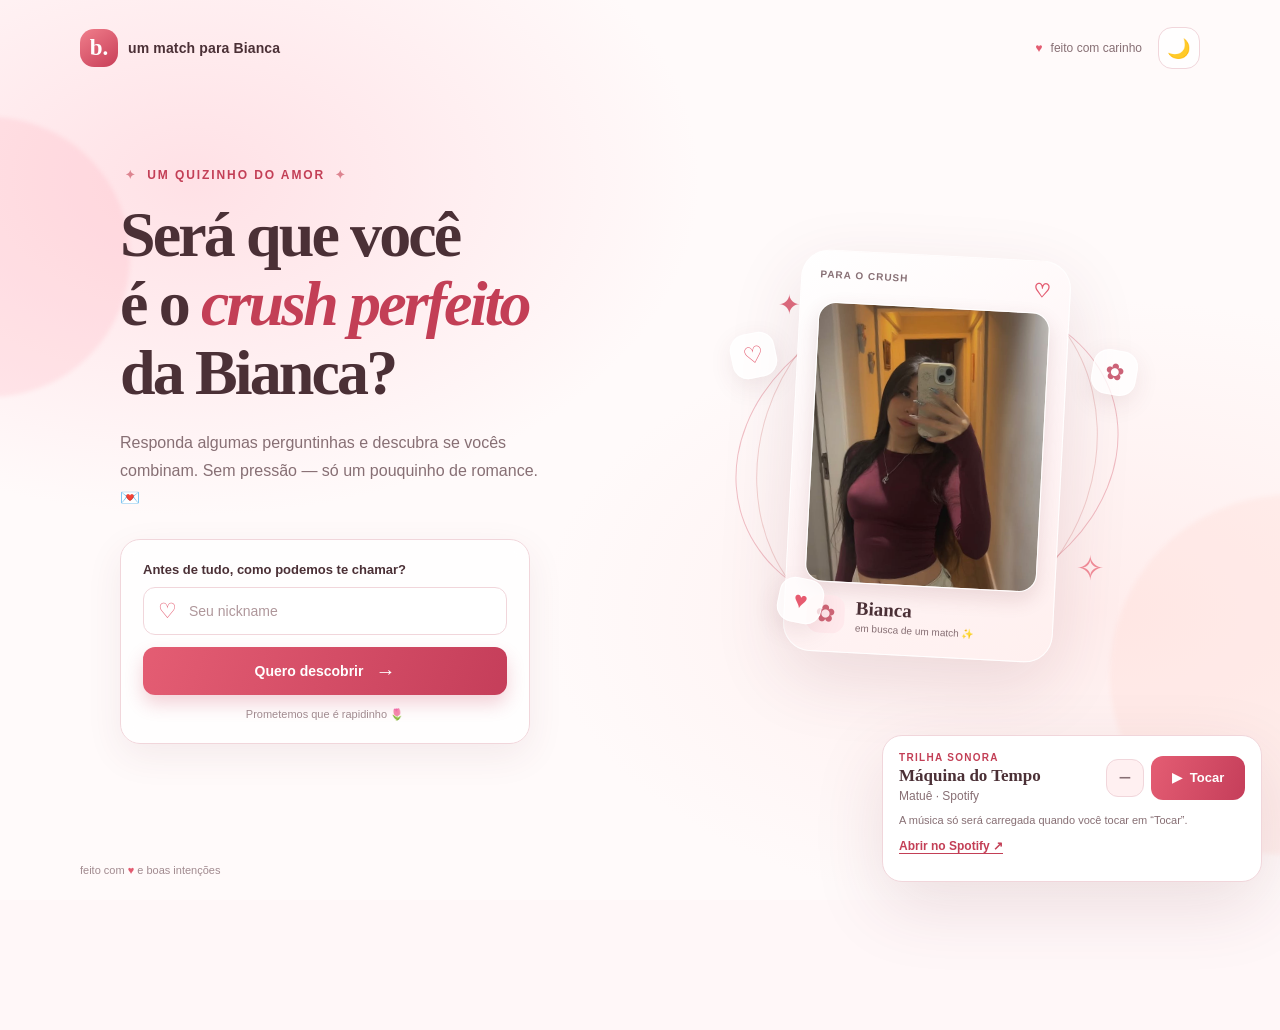
==== index.html @ bfa3819c "site bianca" ====
<!DOCTYPE html>
<html lang="pt-BR">
<head>
  <meta charset="UTF-8">
  <meta name="viewport" content="width=device-width, initial-scale=1.0">
  <meta name="theme-color" content="#fff7f8">
  <title>Um match para Bianca</title>
  <link rel="stylesheet" href="style.css">
  <script src="script.js" defer></script>
</head>
<body>
  <main class="page-shell" id="page-shell">
    <div class="ambient ambient--one" aria-hidden="true"></div>
    <div class="ambient ambient--two" aria-hidden="true"></div>

    <header class="topbar">
      <a class="brand" href="#inicio" aria-label="Um match para Bianca, início">
        <span class="brand__mark">b.</span>
        <span class="brand__name">um match para Bianca</span>
      </a>
      <div class="topbar__actions">
      <span class="topbar__note"><span class="tiny-heart" aria-hidden="true">♥</span> feito com carinho</span>
        <button class="theme-toggle" id="theme-toggle" type="button" aria-label="Ativar modo noturno" title="Ativar modo noturno"><span id="theme-icon" aria-hidden="true">🌙</span></button>
      </div>
    </header>

    <section class="hero" id="inicio" aria-labelledby="hero-title">
      <div class="hero__copy">
        <div class="intro-screen" id="intro-screen">
        <p class="eyebrow"><span aria-hidden="true">✦</span> um quizinho do amor <span aria-hidden="true">✦</span></p>
        <h1 id="hero-title">Será que você<br>é o <span>crush perfeito</span><br>da Bianca?</h1>
        <p class="hero__description">Responda algumas perguntinhas e descubra se vocês combinam. Sem pressão — só um pouquinho de romance. 💌</p>

        <form class="nickname-form" id="nickname-form">
          <label for="nickname">Antes de tudo, como podemos te chamar?</label>
          <div class="input-wrap">
            <span class="input-wrap__icon" aria-hidden="true">♡</span>
            <input id="nickname" name="nickname" type="text" placeholder="Seu nickname" maxlength="24" autocomplete="nickname" required>
          </div>
          <button class="button" type="submit">Quero descobrir <span aria-hidden="true">→</span></button>
          <p class="form-hint">Prometemos que é rapidinho <span aria-hidden="true">🌷</span></p>
        </form>
      </div>

        <section class="quiz-screen" id="quiz-screen" hidden aria-label="Quiz de compatibilidade">
          <div class="question-screen" id="question-screen">
            <div class="quiz-card">
              <div class="quiz-topline">
                <p class="eyebrow" id="question-counter">pergunta 1 de 10</p>
                <span class="progress-label" id="progress-label">0% respondido</span>
              </div>
              <div class="progress-track" id="quiz-progress" role="progressbar" aria-label="Progresso do quiz" aria-valuemin="0" aria-valuemax="10" aria-valuenow="0" aria-valuetext="0 de 10 perguntas respondidas">
                <span class="progress-fill" id="progress-fill"></span>
              </div>
              <h2 class="question-title" id="question-title" tabindex="-1"></h2>
              <p class="question-description" id="question-description">Escolha a opção que mais combina com você.</p>
              <div class="answer-options" id="answer-options" role="group" aria-labelledby="question-title"></div>
              <div class="quiz-navigation">
                <button class="text-button previous-question" id="previous-question" type="button" hidden>← Pergunta anterior</button>
                <button class="text-button" id="back-to-start" type="button">Voltar ao início</button>
              </div>
            </div>
          </div>

          <section class="result-screen" id="result-screen" hidden aria-labelledby="result-title">
            <div class="result-card">
              <p class="eyebrow"><span aria-hidden="true">✦</span> resultado do coração <span aria-hidden="true">✦</span></p>
              <div class="result-heart" aria-hidden="true">♥</div>
              <h2 id="result-title" tabindex="-1">Olha só, <span id="result-nickname">crush</span>!</h2>
              <p class="result-intro">Sua compatibilidade simulada com a Bianca é</p>
              <p class="match-value"><span id="match-percent">0</span><span>%</span></p>
              <h3 class="result-tier-title" id="result-tier-title"></h3>
              <p class="result-message" id="result-message" role="status" aria-live="polite"></p>
              <p class="ranking-save-status" id="ranking-save-status" role="status" aria-live="polite"></p>
              <p class="declaration-access-hint">Terminou o quiz? Role até o fim da página para deixar uma declaração. 💌</p>
              <button class="button share-button" id="share-result" type="button">Copiar resumo do resultado <span aria-hidden="true">▣</span></button>
              <p class="share-feedback" id="share-feedback" role="status" aria-live="polite"></p>
              <label class="share-fallback-label" id="share-fallback-label" for="share-fallback" hidden>Selecione e copie o resumo:</label>
              <textarea class="share-fallback" id="share-fallback" rows="3" readonly hidden></textarea>
              <a class="button instagram-button" href="https://www.instagram.com/eyesdest/" target="_blank" rel="noopener noreferrer">
                Conhecer o Instagram da Bianca <span aria-hidden="true">↗</span>
              </a>
              <button class="text-button" id="review-answers" type="button">← Rever respostas</button>
              <button class="text-button restart-button" id="restart-quiz" type="button">Fazer o quiz de novo</button>
            </div>
          </section>
        </section>
      </div>

      <aside class="hero-art" aria-label="Ilustração romântica com a foto da Bianca">
        <div class="sparkle sparkle--one" aria-hidden="true">✦</div>
        <div class="sparkle sparkle--two" aria-hidden="true">✧</div>
        <div class="orbit orbit--outer" aria-hidden="true"></div>
        <div class="orbit orbit--inner" aria-hidden="true"></div>
        <div class="portrait-card">
          <div class="portrait-card__top"><span>para o crush</span><span aria-hidden="true">♡</span></div>
          <img class="bianca-photo" src="assets/bianca.jpg" alt="Bianca em uma foto no espelho" loading="eager">
          <div class="portrait-card__bottom">
            <span class="portrait-card__flower" aria-hidden="true">✿</span>
            <div><strong>Bianca</strong><small>em busca de um match ✨</small></div>
          </div>
        </div>
        <span class="floating-note floating-note--left" aria-hidden="true">♡</span>
        <span class="floating-note floating-note--right" aria-hidden="true">✿</span>
        <span class="floating-note floating-note--bottom" aria-hidden="true">♥</span>
      </aside>
    </section>

    <section class="declaration-section" id="declaration-section" aria-labelledby="declaration-title" hidden>
      <p class="eyebrow"><span aria-hidden="true">✦</span> um recadinho do coração <span aria-hidden="true">✦</span></p>
      <h2 id="declaration-title">Quer deixar uma declaração para a Bianca?</h2>
      <p class="declaration-intro">Escreva uma mensagem carinhosa. Só a Bianca poderá ler as declarações recebidas.</p>
      <form class="declaration-form" id="declaration-form">
        <input class="declaration-honeypot" type="text" name="website" tabindex="-1" autocomplete="off" aria-hidden="true" aria-label="Deixe este campo vazio">
        <label for="declaration-nickname">Como podemos te chamar?</label>
        <input id="declaration-nickname" name="nickname" type="text" maxlength="40" autocomplete="nickname" placeholder="Seu nickname" readonly required>
        <label for="declaration-message">Sua declaração</label>
        <textarea id="declaration-message" name="message" rows="5" maxlength="1000" placeholder="Escreva sua mensagem para ela..." required></textarea>
        <p class="declaration-counter" id="declaration-counter">0 / 1000 caracteres</p>
        <button class="button" id="declaration-submit" type="submit" disabled>Enviar para a Bianca <span aria-hidden="true">♡</span></button>
        <p class="declaration-feedback" id="declaration-feedback" role="status" aria-live="polite"></p>
      </form>
    </section>

    <footer class="footer"><span>feito com <span class="footer__heart" aria-label="amor">♥</span> e boas intenções</span><span>© Bianca <span id="year"></span></span></footer>
  </main>

  <!-- O player fica fora do conteúdo do quiz para continuar entre as telas. -->
  <aside class="music-dock" id="music-dock" aria-label="Música de fundo">
    <div class="music-dock__heading">
      <div>
        <p class="music-dock__eyebrow">trilha sonora</p>
        <h2 class="music-dock__title">Máquina do Tempo</h2>
        <p class="music-dock__artist">Matuê · Spotify</p>
      </div>
      <div class="music-dock__controls">
        <button class="music-minimize" id="music-minimize" type="button" aria-label="Minimizar player de música" title="Minimizar player">−</button>
        <button class="music-toggle" id="music-toggle" type="button" aria-label="Carregar e tocar Máquina do Tempo, de Matuê" aria-pressed="false" aria-controls="spotify-embed">
          <span id="music-toggle-icon" aria-hidden="true">▶</span>
          <span id="music-toggle-label">Tocar</span>
        </button>
      </div>
    </div>
    <div class="spotify-embed" id="spotify-embed" hidden></div>
    <p class="music-status" id="music-status" role="status" aria-live="polite">A música só será carregada quando você tocar em “Tocar”.</p>
    <a class="music-link" href="https://open.spotify.com/track/5oI9blwsXC8AkTWw6wASY8" target="_blank" rel="noopener noreferrer">Abrir no Spotify <span aria-hidden="true">↗</span></a>
  </aside>
  <button class="music-restore" id="music-restore" type="button" aria-label="Mostrar player de música" title="Mostrar player de música" aria-controls="music-dock" hidden>
    <span aria-hidden="true">♫</span>
  </button>
</body>
</html>
---- style.css ----
/* Cores e medidas principais do site. Assim fica fácil mudar o tema depois. */
:root {
  color-scheme: light;
  --ink: #4b3036;
  --muted: #876f74;
  --pink: #e35b70;
  --pink-dark: #c33f56;
  --pink-pale: #fff0f1;
  --lilac: #fff0f2;
  --paper: #fffdfd;
  --line: #f1d6db;
  --shadow: 0 24px 70px rgba(112, 48, 59, 0.13);
  --page-bg: #fff7f8;
  --page-base: #fffafa;
  --surface: rgba(255, 255, 255, .78);
  --surface-solid: #fff;
  --portrait-surface: linear-gradient(150deg, #fff 0%, #fff4f5 58%, #fff0ef 100%);
  --tile-surface: rgba(255, 255, 255, .75);
  --hint: #a18a8f;
  --placeholder: #af979b;
  --pink-glow: rgba(255, 213, 220, .68);
  --lilac-glow: rgba(255, 231, 230, .68);
  --ambient-pink: rgba(255, 166, 180, .2);
  --ambient-lilac: rgba(255, 206, 196, .2);
  --heart-color: #e84d68;
  --heart-shadow: rgba(208, 59, 82, .2);
  --heart-glow: radial-gradient(circle, #ffe0e5 0%, #fff0f2 38%, transparent 70%);
  --flower-surface: #ffe9ec;
  --card-border: rgba(255, 255, 255, .9);
}

:root[data-theme="dark"] {
  color-scheme: dark;
  --ink: #faedf0;
  --muted: #cbb3b9;
  --pink: #ff8796;
  --pink-dark: #ff9aaa;
  --pink-pale: #4a252e;
  --paper: #28191e;
  --line: #58323a;
  --shadow: 0 24px 70px rgba(0, 0, 0, .36);
  --page-bg: #1b1014;
  --page-base: #211216;
  --surface: rgba(49, 31, 38, .92);
  --surface-solid: #302027;
  --portrait-surface: linear-gradient(150deg, #332128 0%, #3b2028 58%, #45232b 100%);
  --tile-surface: rgba(67, 42, 50, .92);
  --hint: #bea8ad;
  --placeholder: #b19ba1;
  --pink-glow: rgba(153, 45, 68, .22);
  --lilac-glow: rgba(128, 48, 58, .17);
  --ambient-pink: rgba(194, 55, 76, .14);
  --ambient-lilac: rgba(164, 62, 61, .12);
  --heart-color: #ff6b7f;
  --heart-shadow: rgba(255, 75, 101, .28);
  --heart-glow: radial-gradient(circle, rgba(230, 65, 91, .28) 0%, rgba(143, 45, 74, .14) 42%, transparent 72%);
  --flower-surface: #57303a;
  --card-border: rgba(255, 224, 229, .12);
}

/* Remove diferenças de tamanho padrão entre navegadores. */
* { box-sizing: border-box; }

/* Define o fundo suave e a fonte de toda a página. */
body {
  margin: 0;
  min-width: 320px;
  min-height: 100vh;
  padding-bottom: calc(130px + env(safe-area-inset-bottom));
  color: var(--ink);
  font-family: "Trebuchet MS", "Segoe UI", sans-serif;
  background: var(--page-bg);
}

/* Reserva espaço para o player fixo quando ele é aberto. */
body.music-player-open { padding-bottom: calc(300px + env(safe-area-inset-bottom)); }

/* Cria a área principal e mantém os enfeites dentro dela. */
.page-shell {
  position: relative;
  display: flex;
  flex-direction: column;
  min-height: 100vh;
  overflow: hidden;
  isolation: isolate;
  background:
    radial-gradient(ellipse at 15% 20%, var(--pink-glow), transparent 33%),
    radial-gradient(ellipse at 86% 68%, var(--lilac-glow), transparent 36%),
    var(--page-base);
}

/* Manchas decorativas desfocadas no fundo. */
.ambient { position: absolute; z-index: -1; border-radius: 50%; filter: blur(2px); pointer-events: none; }
.ambient--one { width: 280px; height: 280px; top: 13%; left: -150px; background: var(--ambient-pink); }
.ambient--two { width: 360px; height: 360px; right: -190px; bottom: 5%; background: var(--ambient-lilac); }

/* Barra superior com a marca e uma pequena frase. */
.topbar {
  width: min(1120px, calc(100% - 64px));
  margin: 0 auto;
  padding: 27px 0;
  display: flex;
  align-items: center;
  justify-content: space-between;
}
.brand { display: inline-flex; gap: 10px; align-items: center; color: var(--ink); text-decoration: none; }
.brand__mark { display: grid; place-items: center; width: 38px; height: 38px; border-radius: 14px; color: #fff; background: linear-gradient(145deg, #f07e8b, #c83e58); font-family: Georgia, serif; font-size: 23px; font-weight: 700; }
.brand__name { font-size: 14px; font-weight: 700; letter-spacing: .01em; }
.topbar__actions { display: flex; align-items: center; gap: 16px; }
.topbar__note { color: var(--muted); font-size: 12px; }
.theme-toggle { display: grid; place-items: center; width: 42px; height: 42px; flex: 0 0 42px; border: 1px solid var(--line); border-radius: 14px; color: var(--ink); background: var(--surface); font-size: 19px; cursor: pointer; transition: transform .2s, background .2s, border-color .2s; }
.theme-toggle:hover { transform: translateY(-2px); }
.theme-toggle:focus-visible { outline: 3px solid #df7183; outline-offset: 3px; }
.tiny-heart { margin-right: 5px; color: var(--pink); }

/* Organiza texto e ilustração lado a lado em telas maiores. */
.hero {
  width: min(1040px, calc(100% - 64px));
  margin: auto;
  padding: 34px 0 64px;
  display: grid;
  grid-template-columns: 1fr .9fr;
  align-items: center;
  gap: 56px;
}
.hero__copy { max-width: 500px; }
.eyebrow { margin: 0 0 18px; color: var(--pink-dark); font-size: 12px; font-weight: 800; letter-spacing: .16em; text-transform: uppercase; }
.eyebrow span { padding: 0 5px; color: #dd8490; }
h1 { margin: 0; font-family: Georgia, "Times New Roman", serif; font-size: clamp(42px, 5vw, 66px); font-weight: 700; line-height: 1.08; letter-spacing: -.045em; }
h1 span { color: var(--pink-dark); font-style: italic; }
.hero__description { max-width: 420px; margin: 22px 0 28px; color: var(--muted); font-size: 16px; line-height: 1.7; }

/* Cartão do campo de nickname e botão inicial. */
.nickname-form { width: min(100%, 410px); padding: 22px; border: 1px solid var(--line); border-radius: 20px; background: var(--surface); box-shadow: 0 12px 36px rgba(112, 48, 59, .08); backdrop-filter: blur(10px); }
.nickname-form label { display: block; margin-bottom: 10px; font-size: 13px; font-weight: 700; }
.input-wrap { display: flex; align-items: center; gap: 10px; height: 48px; padding: 0 14px; border: 1px solid var(--line); border-radius: 12px; background: var(--surface-solid); transition: border-color .2s, box-shadow .2s; }
.input-wrap:focus-within { border-color: #df7183; box-shadow: 0 0 0 4px rgba(220, 70, 92, .14); }
.input-wrap__icon { color: var(--pink); font-size: 21px; }
.input-wrap input { width: 100%; border: 0; outline: 0; color: var(--ink); background: transparent; font: inherit; font-size: 14px; }
.input-wrap input::placeholder { color: var(--placeholder); }
.button { width: 100%; min-height: 48px; margin-top: 12px; padding: 0 18px; display: flex; align-items: center; justify-content: center; gap: 12px; border: 0; border-radius: 12px; color: white; background: linear-gradient(110deg, #e45d73, #c53e5a); box-shadow: 0 9px 18px rgba(199, 55, 80, .22); font: inherit; font-size: 14px; font-weight: 800; cursor: pointer; transition: transform .2s, box-shadow .2s, filter .2s; }
.button:hover { transform: translateY(-2px); box-shadow: 0 12px 24px rgba(199, 55, 80, .3); filter: saturate(1.08); }
.button:focus-visible, .dialog-close:focus-visible { outline: 3px solid #df7183; outline-offset: 3px; }
.button span { font-size: 20px; line-height: 1; }
.form-hint { margin: 13px 0 0; color: var(--hint); text-align: center; font-size: 11px; }

/* Ilustração decorativa feita com CSS e símbolos, sem imagens externas. */
.hero-art { position: relative; min-height: 440px; display: grid; place-items: center; }
.orbit { position: absolute; border: 1px solid rgba(217, 104, 121, .4); border-radius: 50%; transform: rotate(-18deg); }
.orbit--outer { width: 390px; height: 310px; }
.orbit--inner { width: 330px; height: 380px; border-color: rgba(210, 125, 126, .32); transform: rotate(28deg); }
.portrait-card { position: relative; z-index: 1; width: 270px; min-height: 0; padding: 18px; border: 1px solid var(--card-border); border-radius: 28px; background: var(--portrait-surface); box-shadow: var(--shadow); transform: rotate(3deg); }
.portrait-card__top { display: flex; justify-content: space-between; color: var(--muted); font-size: 10px; font-weight: 700; letter-spacing: .1em; text-transform: uppercase; }
.portrait-card__top span:last-child { color: var(--pink); font-size: 19px; }
.bianca-photo { display: block; width: 100%; height: 280px; margin: 10px 0 4px; border: 1px solid var(--card-border); border-radius: 18px; object-fit: cover; object-position: center 22%; box-shadow: 0 8px 20px rgba(112, 48, 59, .14); }
.portrait-card__bottom { display: flex; align-items: center; gap: 11px; padding: 9px 4px 0; }
.portrait-card__flower { display: grid; place-items: center; width: 38px; height: 38px; border-radius: 13px; color: #ce6576; background: var(--flower-surface); font-size: 24px; }
.portrait-card__bottom strong, .portrait-card__bottom small { display: block; }
.portrait-card__bottom strong { font-family: Georgia, serif; font-size: 19px; }
.portrait-card__bottom small { margin-top: 3px; color: var(--muted); font-size: 10px; }
.sparkle, .floating-note { position: absolute; z-index: 2; color: var(--pink); }
.sparkle { color: #d9687b; font-size: 27px; }
.sparkle--one { top: 12%; left: 18%; }
.sparkle--two { right: 12%; bottom: 20%; color: #ee8995; font-size: 34px; }
.floating-note { display: grid; place-items: center; width: 45px; height: 45px; border: 1px solid var(--card-border); border-radius: 16px; background: var(--tile-surface); box-shadow: 0 8px 24px rgba(112, 48, 59, .1); font-size: 23px; }
.floating-note--left { top: 22%; left: 8%; transform: rotate(-12deg); }
.floating-note--right { top: 26%; right: 5%; color: #cc6277; transform: rotate(10deg); }
.floating-note--bottom { bottom: 12%; left: 18%; color: #e75b70; transform: rotate(12deg); }

/* Rodapé discreto alinhado com o conteúdo. */
.footer { width: min(1120px, calc(100% - 64px)); margin: 0 auto; padding: 18px 0 24px; display: flex; justify-content: space-between; color: var(--hint); font-size: 11px; }
.footer__heart { color: var(--pink); }

/* Player oficial do Spotify, compacto e fixo para continuar entre as telas. */
.music-dock {
  position: fixed;
  z-index: 20;
  right: max(18px, env(safe-area-inset-right));
  bottom: max(18px, env(safe-area-inset-bottom));
  width: min(380px, calc(100vw - 36px));
  max-height: min(430px, calc(100dvh - 36px));
  padding: 16px;
  overflow: auto;
  border: 1px solid var(--line);
  border-radius: 20px;
  color: var(--ink);
  background: var(--surface-solid);
  box-shadow: var(--shadow);
}
.music-dock__heading { display: flex; align-items: center; justify-content: space-between; gap: 12px; }
.music-dock__eyebrow { margin: 0 0 3px; color: var(--pink-dark); font-size: 10px; font-weight: 800; letter-spacing: .13em; text-transform: uppercase; }
.music-dock__title { margin: 0; font-family: Georgia, "Times New Roman", serif; font-size: 17px; }
.music-dock__artist { margin: 3px 0 0; color: var(--muted); font-size: 12px; }
.music-toggle { min-width: 94px; min-height: 44px; padding: 0 13px; display: inline-flex; align-items: center; justify-content: center; gap: 8px; border: 0; border-radius: 12px; color: #fff; background: linear-gradient(110deg, #e45d73, #c53e5a); font: inherit; font-size: 13px; font-weight: 800; cursor: pointer; }
.music-toggle:hover:not(:disabled) { filter: saturate(1.1) brightness(1.04); }
.music-toggle:focus-visible, .music-link:focus-visible { outline: 3px solid var(--pink); outline-offset: 3px; }
.music-toggle:disabled { opacity: .7; cursor: wait; }
.spotify-embed { margin-top: 12px; overflow: hidden; border-radius: 12px; background: #121212; }
.spotify-embed iframe { display: block; width: 100% !important; max-width: 100%; border: 0; }
.music-status { margin: 10px 0 0; color: var(--muted); font-size: 11px; line-height: 1.45; }
.music-link { display: inline-block; min-height: 36px; padding-top: 10px; color: var(--pink-dark); font-size: 12px; font-weight: 700; text-underline-offset: 3px; }

/* Caixa de boas-vindas exibida depois que a pessoa envia o nickname. */
.welcome-dialog { position: fixed; width: min(420px, calc(100% - 32px)); padding: 35px; border: 1px solid var(--line); border-radius: 24px; color: var(--ink); background: var(--surface-solid); box-shadow: var(--shadow); text-align: center; }
.welcome-dialog::backdrop { background: rgba(73, 28, 38, .38); backdrop-filter: blur(5px); }
.dialog-close { position: absolute; top: 12px; right: 15px; width: 34px; height: 34px; border: 0; border-radius: 50%; color: var(--muted); background: var(--pink-pale); font-size: 23px; cursor: pointer; }
.dialog-icon { display: block; margin-bottom: 12px; font-size: 36px; }
.welcome-dialog .eyebrow { margin-bottom: 8px; font-size: 10px; }
.welcome-dialog h2 { margin: 0; font-family: Georgia, serif; font-size: 32px; }
.welcome-dialog h2 span { color: var(--pink-dark); }
.welcome-dialog p:not(.eyebrow) { color: var(--muted); font-size: 14px; line-height: 1.6; }
.button--secondary { margin-top: 20px; }

/* Animação suave do coração principal. */
@keyframes heartbeat { 0%, 100% { transform: scale(1); } 8% { transform: scale(1.06); } 16% { transform: scale(1); } 24% { transform: scale(1.04); } 32% { transform: scale(1); } }

/* Ajustes para celulares e tablets estreitos. */
@media (max-width: 760px) {
  .topbar, .footer { width: min(100% - 36px, 560px); }
  .topbar { padding: 18px 0; }
  .topbar__actions { gap: 10px; }
  .topbar__note { display: none; }
  .topbar__note .tiny-heart { font-size: 16px; }
  .hero { width: min(100% - 36px, 560px); padding: 28px 0 38px; grid-template-columns: 1fr; gap: 12px; }
  .hero__copy { margin: 0 auto; }
  h1 { font-size: clamp(43px, 12vw, 60px); }
  .hero__description { font-size: 15px; }
  .nickname-form { padding: 18px; }
  .hero-art { min-height: 420px; }
  .portrait-card { width: 238px; min-height: 0; }
  .bianca-photo { height: 260px; margin-top: 8px; border-radius: 16px; }
  .orbit--outer { width: 315px; height: 270px; }
  .orbit--inner { width: 285px; height: 330px; }
  .floating-note--left { left: 5%; }
  .floating-note--right { right: 3%; }
  .footer { gap: 12px; font-size: 10px; }
}

/* Em celulares, o player ocupa quase toda a largura e respeita a área segura. */
@media (max-width: 600px) {
  body { padding-bottom: calc(125px + env(safe-area-inset-bottom)); }
  body.music-player-open { padding-bottom: calc(330px + env(safe-area-inset-bottom)); }
  .music-dock {
    right: max(10px, env(safe-area-inset-right));
    bottom: max(10px, env(safe-area-inset-bottom));
    width: min(290px, calc(100vw - 20px));
    max-height: min(390px, calc(100dvh - 20px));
    padding: 11px;
    border-radius: 16px;
  }
  .music-dock__heading { gap: 8px; }
  .music-dock__title { font-size: 15px; }
  .music-dock__artist { font-size: 11px; }
  .music-toggle { min-width: 76px; min-height: 38px; padding: 0 9px; gap: 6px; font-size: 11px; }
  #music-toggle-icon { font-size: 12px; }
  .music-status { margin-top: 7px; font-size: 10px; }
  .music-link { min-height: 32px; padding-top: 8px; font-size: 11px; }
  .spotify-embed { margin-top: 9px; }
  .spotify-embed iframe { height: 152px; }
}

/* Respeita quem prefere movimento reduzido nas configurações do aparelho. */
@media (prefers-reduced-motion: reduce) {
  *, *::before, *::after { scroll-behavior: auto !important; animation-duration: .01ms !important; animation-iteration-count: 1 !important; transition-duration: .01ms !important; }
}

/* Mantém qualquer elemento marcado como hidden realmente fora do layout. */
[hidden] { display: none !important; }

/* Durante o quiz, a página fica focada no conteúdo e esconde a foto lateral. */
.page-shell.is-playing .hero {
  width: min(760px, calc(100% - 64px));
  grid-template-columns: 1fr;
}
.page-shell.is-playing .hero__copy { width: 100%; max-width: 680px; margin: 0 auto; }
.page-shell.is-playing .hero-art { display: none; }

/* Cartão das perguntas, com as mesmas cores e superfícies da tela inicial. */
.quiz-card, .result-card {
  width: 100%;
  padding: clamp(22px, 4vw, 36px);
  border: 1px solid var(--line);
  border-radius: 26px;
  background: var(--surface);
  box-shadow: var(--shadow);
  backdrop-filter: blur(12px);
}
.quiz-topline { display: flex; align-items: center; justify-content: space-between; gap: 12px; }
.quiz-topline .eyebrow { margin: 0 0 14px; }
.quiz-doodle { color: var(--pink); font-size: 26px; line-height: 1; }
.progress-track { height: 8px; margin-bottom: 27px; overflow: hidden; border-radius: 999px; background: var(--pink-pale); }
.progress-fill { display: block; width: 0; height: 100%; border-radius: inherit; background: linear-gradient(90deg, #f07e8b, #c83e58); transition: width .35s ease; }
.question-title { margin: 0; color: var(--ink); font-family: Georgia, "Times New Roman", serif; font-size: clamp(26px, 4vw, 36px); line-height: 1.16; letter-spacing: -.025em; }
.question-title:focus, .result-card h2:focus { outline: none; }
.question-description { margin: 10px 0 22px; color: var(--muted); font-size: 14px; line-height: 1.6; }
.answer-options { display: grid; grid-template-columns: repeat(2, minmax(0, 1fr)); gap: 12px; }
.answer-option {
  min-height: 78px;
  padding: 14px;
  display: flex;
  align-items: center;
  gap: 12px;
  border: 1px solid var(--line);
  border-radius: 16px;
  color: var(--ink);
  background: var(--surface-solid);
  font: inherit;
  font-size: 14px;
  line-height: 1.4;
  text-align: left;
  cursor: pointer;
  transition: transform .2s ease, border-color .2s ease, background-color .2s ease, opacity .2s ease;
}
.answer-option:focus-visible, .text-button:focus-visible, .instagram-button:focus-visible { outline: 3px solid var(--pink); outline-offset: 3px; }
.answer-option:disabled { cursor: default; }
.answer-option__emoji { width: 38px; height: 38px; flex: 0 0 38px; display: grid; place-items: center; border-radius: 12px; background: var(--pink-pale); font-size: 20px; }
.answer-option__text { font-weight: 700; }
.answer-options.is-changing .answer-option { opacity: 0; transform: translateY(8px) scale(.98); }
.text-button { min-height: 44px; margin-top: 15px; padding: 8px 2px; border: 0; color: var(--pink-dark); background: transparent; font: inherit; font-size: 13px; font-weight: 700; cursor: pointer; }
.text-button:hover { text-decoration: underline; text-underline-offset: 3px; }

/* O efeito hover só é aplicado onde existe mouse, evitando hover preso no toque. */
@media (hover: hover) and (pointer: fine) {
  .answer-option:hover { transform: translateY(-2px); border-color: var(--pink); background: var(--pink-pale); }
}

/* Tela de resultado: coração em destaque, compatibilidade e link externo. */
.result-card { max-width: 560px; margin: 0 auto; text-align: center; }
.result-card > .eyebrow { margin-bottom: 6px; }
.result-heart { width: 120px; height: 120px; margin: 0 auto 5px; display: grid; place-items: center; color: var(--heart-color); background: var(--heart-glow); font-size: 92px; line-height: 1; text-shadow: 7px 9px 0 var(--heart-shadow); animation: result-heartbeat 1.35s ease-in-out infinite; }
.result-card h2 { margin: 0; font-family: Georgia, "Times New Roman", serif; font-size: clamp(25px, 5vw, 34px); line-height: 1.2; }
.result-card h2 span { color: var(--pink-dark); }
.result-intro { margin: 12px 0 0; color: var(--muted); font-size: 14px; }
.match-value { margin: 2px 0 0; color: var(--pink-dark); font-family: Georgia, "Times New Roman", serif; font-size: clamp(54px, 12vw, 76px); font-weight: 700; line-height: 1.1; }
.match-value span:last-child { font-size: .58em; }
.result-tier-title { margin: 8px 0 0; color: var(--pink-dark); font-family: Georgia, "Times New Roman", serif; font-size: clamp(16px, 3.5vw, 21px); line-height: 1.35; }
.result-message { max-width: 440px; margin: 8px auto 20px; color: var(--muted); font-size: 14px; line-height: 1.6; }
.declaration-access-hint { margin: 0 auto 14px; color: var(--pink-dark); font-size: 12px; line-height: 1.5; }
.instagram-button { max-width: 390px; margin: 0 auto; text-decoration: none; }
.restart-button { margin-top: 10px; }
@keyframes result-heartbeat { 0%, 100% { transform: scale(1); } 12% { transform: scale(1.1); } 24% { transform: scale(1); } 36% { transform: scale(1.06); } 48% { transform: scale(1); } }

/* Em celular, as quatro opções viram uma lista confortável para tocar. */
@media (max-width: 600px) {
  .page-shell.is-playing .hero { width: min(100% - 36px, 560px); padding: 22px 0 34px; }
  .quiz-card, .result-card { padding: 22px 18px; border-radius: 22px; }
  .progress-track { margin-bottom: 22px; }
  .question-description { margin-bottom: 18px; }
  .answer-options { grid-template-columns: 1fr; gap: 9px; }
  .answer-option { min-height: 62px; padding: 11px 12px; border-radius: 14px; }
  .answer-option__emoji { width: 36px; height: 36px; flex-basis: 36px; }
  .result-heart { width: 104px; height: 104px; font-size: 80px; }
  .result-message { margin-bottom: 16px; }
  .instagram-button { min-height: 54px; }
}

/* Evita transições e pulsações para quem prefere movimento reduzido. */
@media (prefers-reduced-motion: reduce) {
  .answer-option, .progress-fill { transition-duration: .01ms; }
  .result-heart { animation: none; }
}

/* Resumo do avanço no quiz, junto ao número da pergunta. */
.progress-label { color: var(--muted); font-size: 12px; font-weight: 700; white-space: nowrap; }
.quiz-navigation { display: flex; align-items: center; justify-content: space-between; gap: 12px; }
.quiz-navigation .text-button { margin-top: 12px; }
.quiz-navigation .text-button[hidden] { display: none !important; }
.answer-option.is-selected { border-color: var(--pink); background: var(--pink-pale); box-shadow: 0 0 0 2px rgba(220, 70, 92, .1); }
#review-answers { display: block; margin: 8px auto 0; }

@media (max-width: 600px) {
  .progress-label { font-size: 11px; }
  .quiz-navigation { align-items: flex-start; gap: 8px; }
  .quiz-navigation .text-button { font-size: 12px; }
}

/* Botão para copiar o resumo com a cor principal; Instagram fica como ação secundária. */
.share-button { margin: 0 auto 10px; }
.instagram-button { color: var(--pink-dark); border: 1px solid var(--line); background: var(--pink-pale); box-shadow: none; }
.instagram-button:hover { color: var(--pink-dark); background: var(--surface-solid); box-shadow: 0 8px 18px rgba(199, 55, 80, .12); }
.share-feedback { min-height: 1.4em; margin: 0 auto 8px; color: var(--pink-dark); font-size: 13px; line-height: 1.5; }
.share-fallback-label { display: block; margin: 8px 0 6px; color: var(--muted); font-size: 12px; text-align: left; }
.share-fallback { width: 100%; padding: 10px; border: 1px solid var(--line); border-radius: 12px; color: var(--ink); background: var(--surface-solid); font: inherit; font-size: 12px; line-height: 1.5; resize: vertical; }
.share-fallback:focus-visible { outline: 3px solid var(--pink); outline-offset: 2px; }

/* Permite esconder o player e deixá-lo disponível em um botão flutuante. */
.music-player-minimized { padding-bottom: 0 !important; }
.music-dock__controls { display: flex; align-items: center; gap: 7px; }
.music-minimize {
  width: 38px;
  height: 38px;
  flex: 0 0 38px;
  border: 1px solid var(--line);
  border-radius: 12px;
  color: var(--muted);
  background: var(--pink-pale);
  font: inherit;
  font-size: 22px;
  line-height: 1;
  cursor: pointer;
}
.music-minimize:hover { color: var(--pink-dark); background: var(--surface-solid); }
.music-minimize:focus-visible, .music-restore:focus-visible { outline: 3px solid var(--pink); outline-offset: 3px; }
.music-restore {
  position: fixed;
  z-index: 21;
  right: max(18px, env(safe-area-inset-right));
  bottom: max(18px, env(safe-area-inset-bottom));
  width: 48px;
  height: 48px;
  display: grid;
  place-items: center;
  border: 1px solid var(--line);
  border-radius: 17px;
  color: #fff;
  background: linear-gradient(145deg, #e45d73, #c53e5a);
  box-shadow: var(--shadow);
  font: inherit;
  font-size: 24px;
  cursor: pointer;
}
.music-restore:hover { transform: translateY(-2px); }

@media (max-width: 600px) {
  .music-dock__controls { gap: 5px; }
  .music-minimize { width: 34px; height: 34px; flex-basis: 34px; border-radius: 11px; }
  .music-restore {
    right: max(10px, env(safe-area-inset-right));
    bottom: max(10px, env(safe-area-inset-bottom));
    width: 44px;
    height: 44px;
    border-radius: 15px;
  }
}

/* Formulário de declaração no fim da página. */
.declaration-section {
  width: min(680px, calc(100% - 64px));
  margin: 0 auto 52px;
  padding: clamp(22px, 4vw, 38px);
  border: 1px solid var(--line);
  border-radius: 26px;
  background: var(--surface);
  box-shadow: var(--shadow);
  backdrop-filter: blur(12px);
}
.declaration-section h2 { margin: 0; font-family: Georgia, "Times New Roman", serif; font-size: clamp(25px, 4vw, 34px); line-height: 1.2; }
.declaration-intro, .admin-muted { color: var(--muted); font-size: 14px; line-height: 1.6; }
.declaration-form { display: grid; gap: 9px; margin-top: 22px; }
.declaration-form label, .admin-card label { margin-top: 7px; font-size: 13px; font-weight: 700; }
.declaration-form input, .declaration-form textarea, .admin-card input {
  width: 100%;
  min-height: 46px;
  padding: 12px 14px;
  border: 1px solid var(--line);
  border-radius: 12px;
  color: var(--ink);
  background: var(--surface-solid);
  font: inherit;
  font-size: 14px;
}
.declaration-form textarea { min-height: 130px; resize: vertical; line-height: 1.55; }
.declaration-form input:focus-visible, .declaration-form textarea:focus-visible, .admin-card input:focus-visible { outline: 3px solid var(--pink); outline-offset: 2px; }
.declaration-counter { margin: -3px 0 0; color: var(--hint); font-size: 11px; text-align: right; }
.declaration-feedback, .admin-feedback { min-height: 1.4em; margin: 2px 0 0; color: var(--pink-dark); font-size: 13px; line-height: 1.5; }
.declaration-form .button { margin-top: 5px; }

/* Estrutura do painel privado da Bianca. */
.admin-shell { min-height: 100vh; padding-bottom: 0; }
.admin-content { width: min(900px, calc(100% - 64px)); margin: 12px auto 50px; }
.admin-heading { margin: 0 auto 28px; text-align: center; }
.admin-heading .eyebrow { margin-bottom: 9px; }
.admin-heading h1 { font-size: clamp(36px, 6vw, 54px); }
.admin-subtitle { color: var(--muted); }
.admin-card { margin: 18px 0; padding: clamp(20px, 4vw, 30px); border: 1px solid var(--line); border-radius: 22px; background: var(--surface); box-shadow: var(--shadow); backdrop-filter: blur(12px); }
.admin-card h2 { margin: 0; font-family: Georgia, "Times New Roman", serif; font-size: 25px; }
.admin-card .admin-muted { margin: 8px 0 15px; }
.admin-card form { display: grid; gap: 8px; }
.admin-login { max-width: 460px; margin: 0 auto; }
.admin-login .button { margin-top: 10px; }
.admin-feedback { text-align: left; }
.admin-config-note { max-width: 600px; margin: 20px auto; padding: 18px; border: 1px solid var(--line); border-radius: 16px; color: var(--muted); background: var(--surface); line-height: 1.6; }
.admin-dashboard__top { display: flex; align-items: center; justify-content: space-between; gap: 14px; }
.admin-dashboard__top .admin-muted { margin: 0; }
.admin-logout { margin: 0; }
.admin-section-heading { display: flex; justify-content: space-between; align-items: center; gap: 12px; }
.admin-section-heading .eyebrow { margin: 0 0 5px; }
.admin-heading-icon { font-size: 28px; }
.admin-table-wrap { overflow-x: auto; border: 1px solid var(--line); border-radius: 13px; }
.admin-table { width: 100%; border-collapse: collapse; font-size: 13px; text-align: left; }
.admin-table th, .admin-table td { padding: 12px 14px; border-bottom: 1px solid var(--line); }
.admin-table th { color: var(--pink-dark); background: var(--pink-pale); font-size: 12px; }
.admin-table tbody tr:last-child td { border-bottom: 0; }
.declarations-list { display: grid; gap: 12px; }
.declaration-item { padding: 16px; border: 1px solid var(--line); border-radius: 15px; background: var(--surface-solid); }
.declaration-item__header { display: flex; justify-content: space-between; align-items: baseline; gap: 12px; }
.declaration-item h3 { margin: 0; color: var(--pink-dark); font-family: Georgia, "Times New Roman", serif; font-size: 17px; }
.declaration-item time { color: var(--hint); font-size: 11px; }
.declaration-item p { margin: 10px 0 0; color: var(--ink); font-size: 14px; line-height: 1.65; overflow-wrap: anywhere; white-space: pre-wrap; }
.admin-shell .footer a { color: var(--pink-dark); text-underline-offset: 3px; }

@media (max-width: 600px) {
  .declaration-section { width: min(100% - 36px, 560px); margin-bottom: 34px; padding: 22px 18px; border-radius: 22px; }
  .admin-content { width: min(100% - 36px, 560px); margin-top: 4px; }
  .admin-heading { margin-bottom: 20px; }
  .admin-card { padding: 20px 16px; border-radius: 19px; }
  .admin-card h2 { font-size: 22px; }
  .admin-table th, .admin-table td { padding: 10px 9px; font-size: 12px; }
  .declaration-item__header { align-items: flex-start; flex-direction: column; gap: 4px; }
}
.declaration-honeypot {
  position: absolute;
  left: -10000px;
  width: 1px;
  height: 1px;
  overflow: hidden;
}
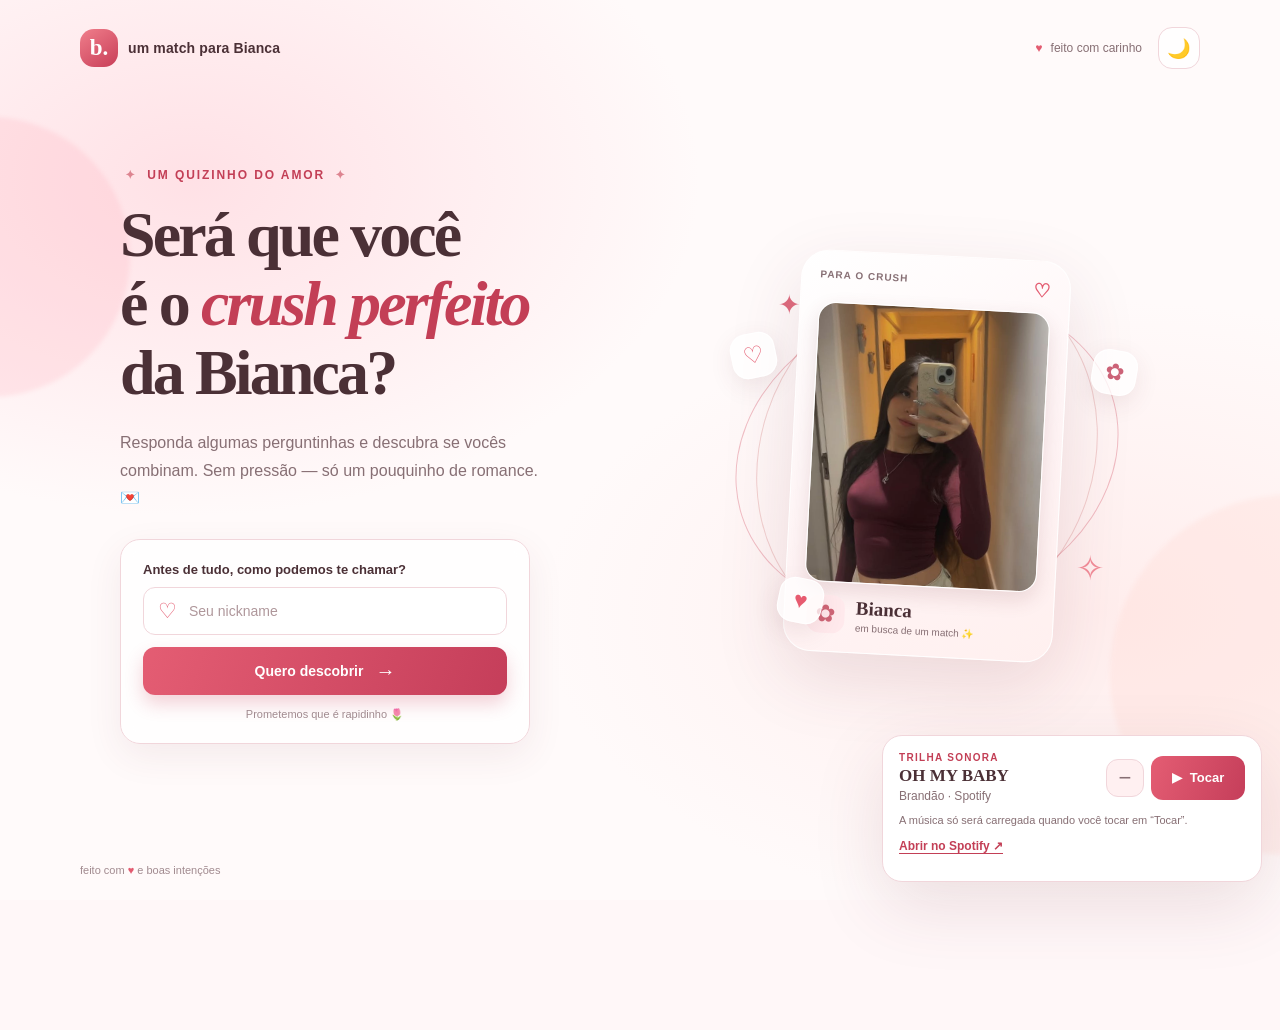
==== commit 96662ba4: "alterando a música" ====
--- a/index.html
+++ b/index.html
@@ -130,12 +130,12 @@
     <div class="music-dock__heading">
       <div>
         <p class="music-dock__eyebrow">trilha sonora</p>
-        <h2 class="music-dock__title">Máquina do Tempo</h2>
-        <p class="music-dock__artist">Matuê · Spotify</p>
+        <h2 class="music-dock__title">OH MY BABY</h2>
+        <p class="music-dock__artist">Brandão · Spotify</p>
       </div>
       <div class="music-dock__controls">
         <button class="music-minimize" id="music-minimize" type="button" aria-label="Minimizar player de música" title="Minimizar player">−</button>
-        <button class="music-toggle" id="music-toggle" type="button" aria-label="Carregar e tocar Máquina do Tempo, de Matuê" aria-pressed="false" aria-controls="spotify-embed">
+        <button class="music-toggle" id="music-toggle" type="button" aria-label="Carregar e tocar OH MY BABY, de Brandão" aria-pressed="false" aria-controls="spotify-embed">
           <span id="music-toggle-icon" aria-hidden="true">▶</span>
           <span id="music-toggle-label">Tocar</span>
         </button>
@@ -143,7 +143,7 @@
     </div>
     <div class="spotify-embed" id="spotify-embed" hidden></div>
     <p class="music-status" id="music-status" role="status" aria-live="polite">A música só será carregada quando você tocar em “Tocar”.</p>
-    <a class="music-link" href="https://open.spotify.com/track/5oI9blwsXC8AkTWw6wASY8" target="_blank" rel="noopener noreferrer">Abrir no Spotify <span aria-hidden="true">↗</span></a>
+    <a class="music-link" href="https://open.spotify.com/intl-pt/track/0Wjkwg7C7ch95ubHhiWDvn?si=08bd2362946045d3" target="_blank" rel="noopener noreferrer">Abrir no Spotify <span aria-hidden="true">↗</span></a>
   </aside>
   <button class="music-restore" id="music-restore" type="button" aria-label="Mostrar player de música" title="Mostrar player de música" aria-controls="music-dock" hidden>
     <span aria-hidden="true">♫</span>
